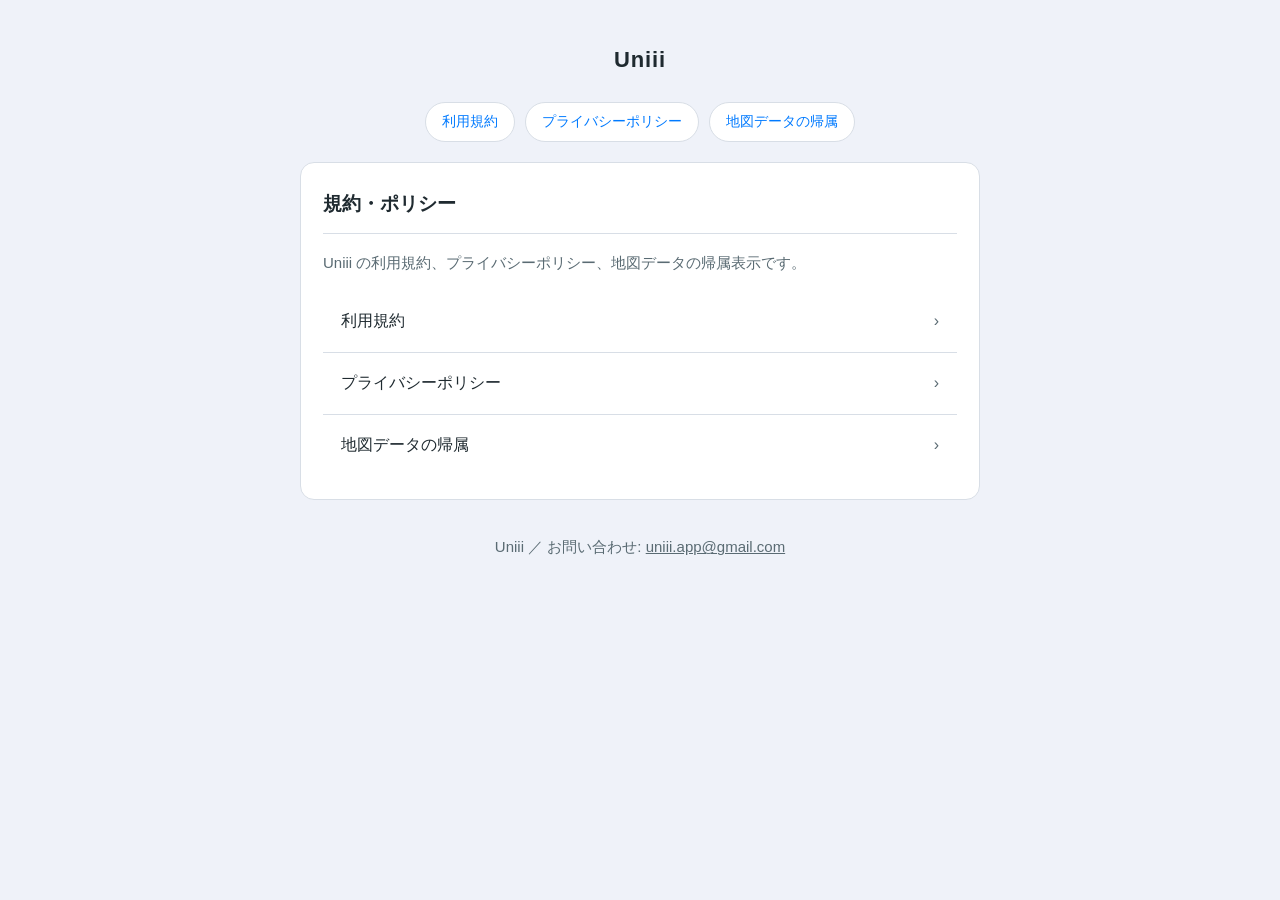
==== index.html @ 9d433c4e "docs: Uniii 利用規約・プライバシーポリシー・地図帰属の公開ページ Co-Authored-By: Claude Opus 4.8 <noreply@anthropic.com>" ====
<!DOCTYPE html>
<html lang="ja">
<head>
<meta charset="UTF-8">
<meta name="viewport" content="width=device-width, initial-scale=1.0">
<meta name="robots" content="noindex">
<title>Uniii ｜ 規約・ポリシー</title>
<link rel="stylesheet" href="style.css">
</head>
<body>
<div class="wrap">
  <header class="site"><a class="brand" href="index.html">Uniii</a></header>
  <nav class="toc">
    <a href="terms.html">利用規約</a>
    <a href="privacy.html">プライバシーポリシー</a>
    <a href="attribution.html">地図データの帰属</a>
  </nav>

  <section class="doc">
    <h1>規約・ポリシー</h1>
    <p class="lead">Uniii の利用規約、プライバシーポリシー、地図データの帰属表示です。</p>
    <ul class="hub-links">
      <li><a href="terms.html">利用規約</a></li>
      <li><a href="privacy.html">プライバシーポリシー</a></li>
      <li><a href="attribution.html">地図データの帰属</a></li>
    </ul>
  </section>

  <footer class="site">
    <p>Uniii ／ お問い合わせ: <a href="mailto:uniii.app@gmail.com">uniii.app@gmail.com</a></p>
  </footer>
</div>
</body>
</html>
---- style.css ----
:root {
  --bg: #eff2f9;
  --card: #ffffff;
  --text: #1f2a30;
  --muted: #5a6b73;
  --line: #d8dee6;
  --accent: #007aff;
}
* { box-sizing: border-box; }
html { -webkit-text-size-adjust: 100%; }
body {
  margin: 0;
  background: var(--bg);
  color: var(--text);
  font-family: -apple-system, BlinkMacSystemFont, "Hiragino Sans", "Hiragino Kaku Gothic ProN", "Noto Sans JP", "Yu Gothic", sans-serif;
  line-height: 1.8;
  font-size: 15px;
}
.wrap { max-width: 720px; margin: 0 auto; padding: 28px 20px 80px; }
header.site { text-align: center; padding: 12px 0 4px; }
header.site a.brand { font-size: 22px; font-weight: 700; letter-spacing: 0.04em; color: var(--text); text-decoration: none; }
nav.toc {
  display: flex; gap: 10px; justify-content: center;
  margin: 18px 0 8px; flex-wrap: wrap;
}
nav.toc a {
  display: inline-block; padding: 7px 16px; border-radius: 999px;
  background: var(--card); color: var(--accent); text-decoration: none;
  font-size: 13.5px; border: 1px solid var(--line);
}
nav.toc a.current { background: var(--accent); color: #fff; border-color: var(--accent); }
section.doc {
  background: var(--card); border: 1px solid var(--line); border-radius: 14px;
  padding: 24px 22px; margin: 20px 0;
}
section.doc h1 {
  font-size: 19px; margin: 0 0 4px; padding-bottom: 12px;
  border-bottom: 1px solid var(--line);
}
.meta { color: var(--muted); font-size: 12.5px; margin: 0 0 18px; }
h2 { font-size: 15.5px; margin: 22px 0 6px; }
p, li { font-size: 15px; }
ul, ol { padding-left: 1.4em; margin: 6px 0 10px; }
li { margin: 2px 0; }
.lead { color: var(--muted); }
a { color: var(--accent); }
.hub-links { list-style: none; padding: 0; margin: 8px 0 0; }
.hub-links li { margin: 0; }
.hub-links a {
  display: block; padding: 16px 18px; border-bottom: 1px solid var(--line);
  text-decoration: none; color: var(--text); font-size: 16px;
}
.hub-links li:last-child a { border-bottom: none; }
.hub-links a::after { content: "›"; float: right; color: var(--muted); }
footer.site {
  text-align: center; color: var(--muted); font-size: 12.5px;
  margin-top: 32px; line-height: 2;
}
footer.site a { color: var(--muted); }
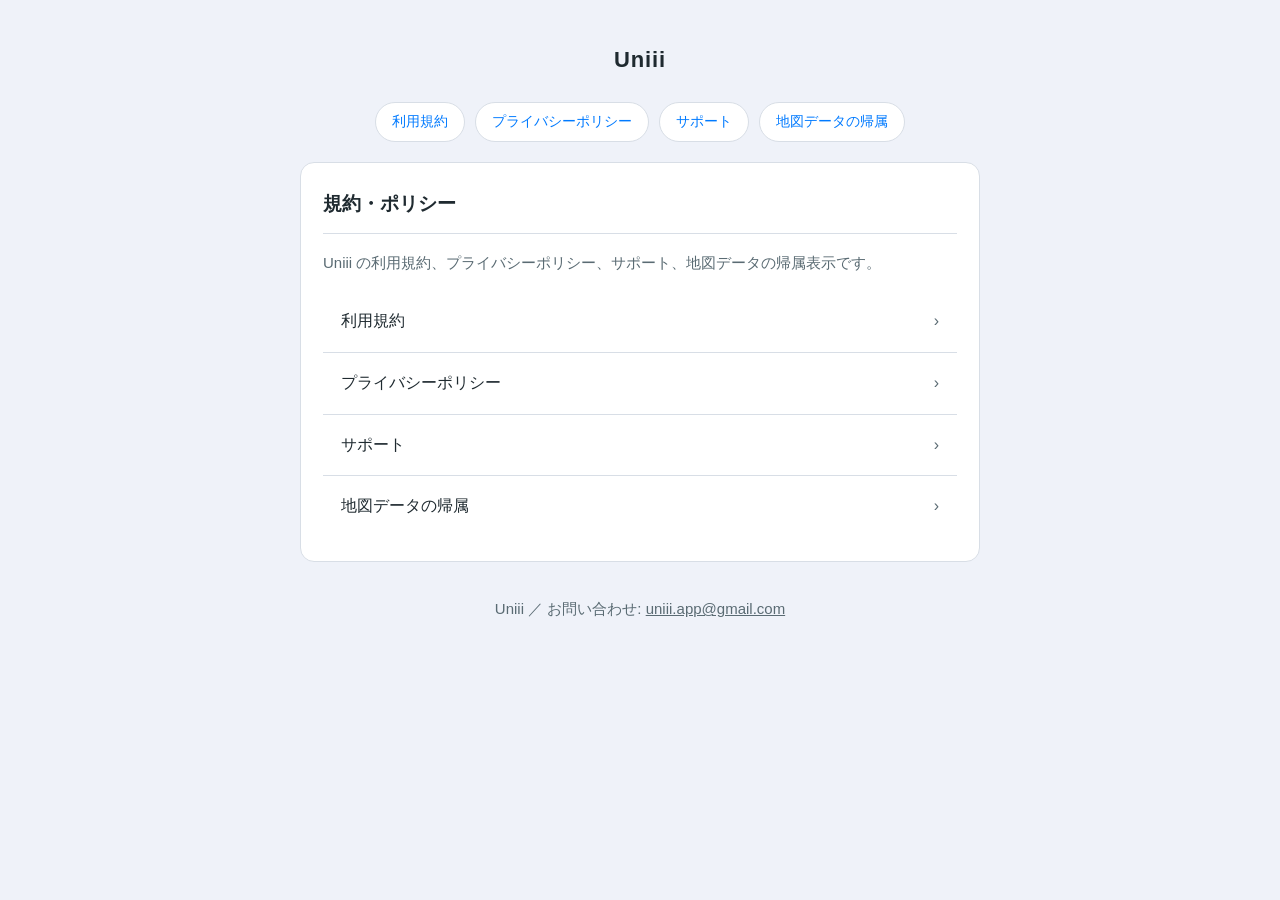
==== commit 9350be28: "feat: サポートページ追加 + 全ページナビに導線追加 App Store Connect 提出用のサポートURL。  Co-Authored-By: Claude Opus 4.6 <norep" ====
--- a/index.html
+++ b/index.html
@@ -13,15 +13,17 @@
   <nav class="toc">
     <a href="terms.html">利用規約</a>
     <a href="privacy.html">プライバシーポリシー</a>
+    <a href="support.html">サポート</a>
     <a href="attribution.html">地図データの帰属</a>
   </nav>
 
   <section class="doc">
     <h1>規約・ポリシー</h1>
-    <p class="lead">Uniii の利用規約、プライバシーポリシー、地図データの帰属表示です。</p>
+    <p class="lead">Uniii の利用規約、プライバシーポリシー、サポート、地図データの帰属表示です。</p>
     <ul class="hub-links">
       <li><a href="terms.html">利用規約</a></li>
       <li><a href="privacy.html">プライバシーポリシー</a></li>
+      <li><a href="support.html">サポート</a></li>
       <li><a href="attribution.html">地図データの帰属</a></li>
     </ul>
   </section>
